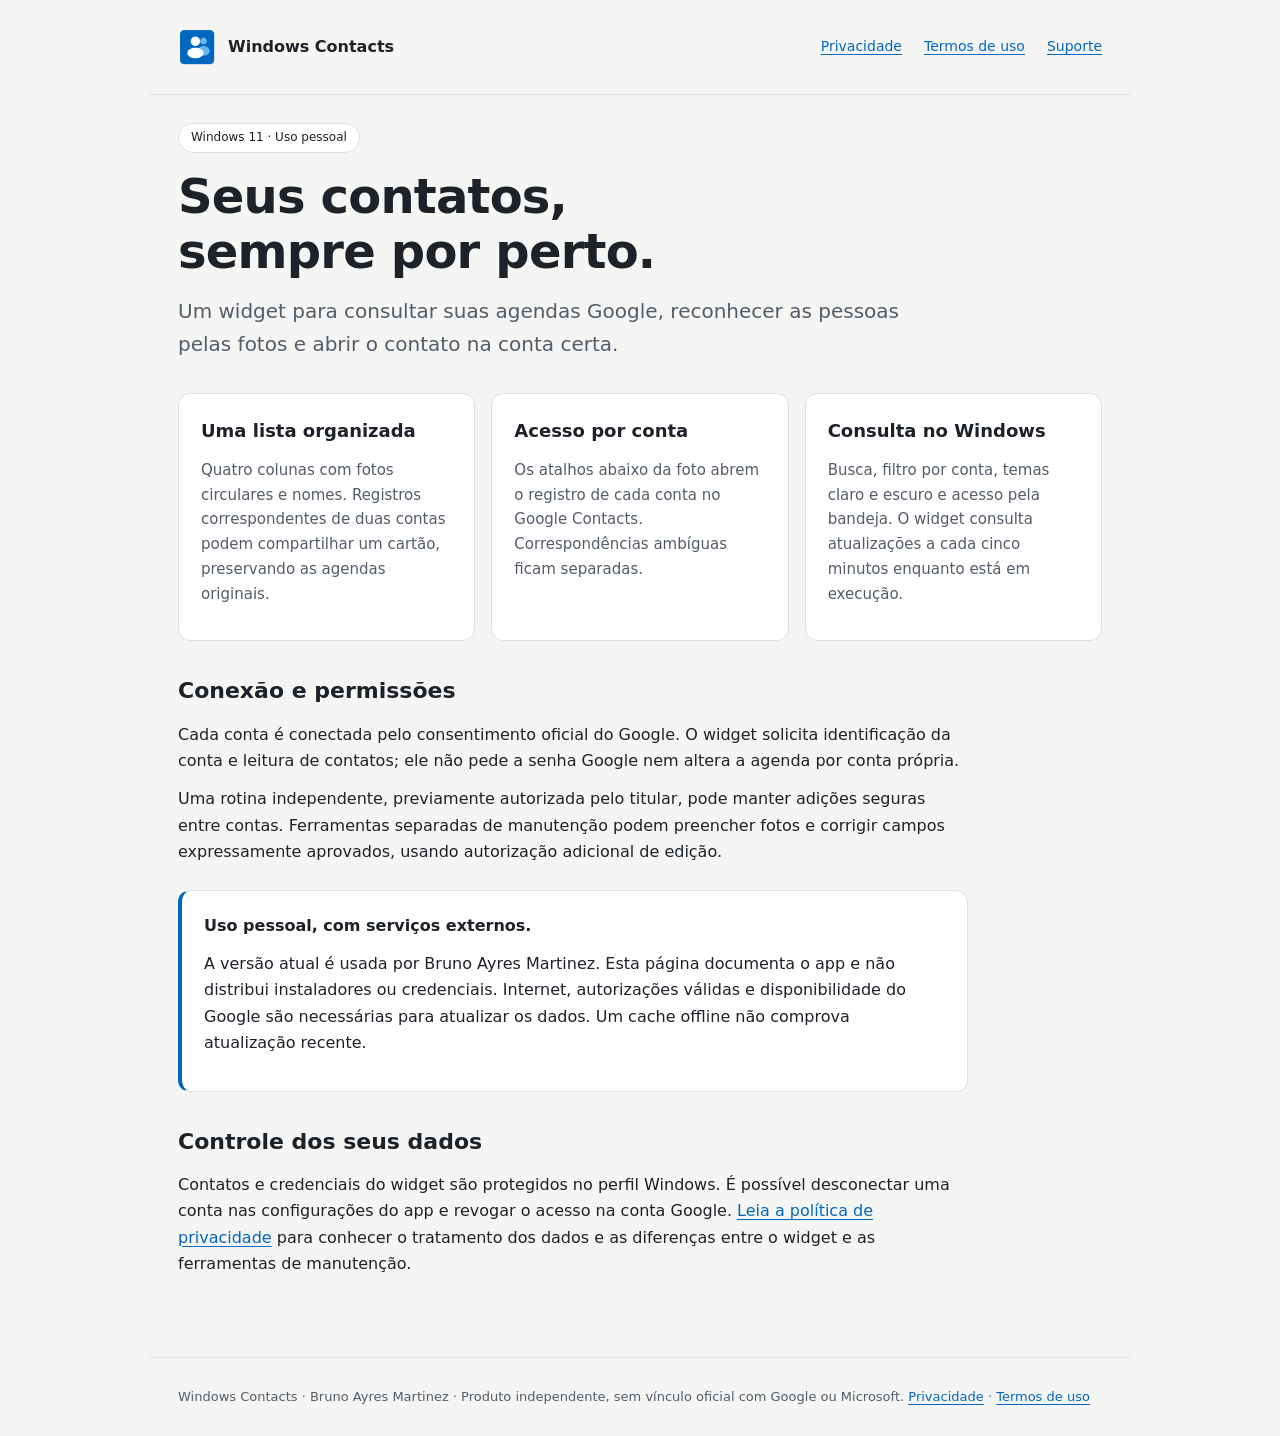
==== docs/index.html @ fc54f7d3 "docs: prepare Contacts support and privacy pages for review" ====
<!doctype html><html lang="pt-BR"><head><meta charset="utf-8"><meta name="viewport" content="width=device-width,initial-scale=1"><meta name="description" content="Windows Contacts: widget pessoal para consultar contatos Google no Windows, com cartões e atalhos separados por conta."><title>Windows Contacts — seus contatos no Windows</title><link rel="icon" href="Contacts.ico"><link rel="stylesheet" href="site.css"></head><body>
<header><a class="brand" href="index.html"><img src="Contacts.ico" alt="">Windows Contacts</a><nav aria-label="Documentação"><a href="privacy.html">Privacidade</a><a href="terms.html">Termos de uso</a><a href="mailto:brmartinez@gmail.com">Suporte</a></nav></header>
<main><span class="pill">Windows 11 · Uso pessoal</span><h1>Seus contatos,<br>sempre por perto.</h1><p class="lead">Um widget para consultar suas agendas Google, reconhecer as pessoas pelas fotos e abrir o contato na conta certa.</p>
<div class="cards"><section class="card"><h2>Uma lista organizada</h2><p>Quatro colunas com fotos circulares e nomes. Registros correspondentes de duas contas podem compartilhar um cartão, preservando as agendas originais.</p></section><section class="card"><h2>Acesso por conta</h2><p>Os atalhos abaixo da foto abrem o registro de cada conta no Google Contacts. Correspondências ambíguas ficam separadas.</p></section><section class="card"><h2>Consulta no Windows</h2><p>Busca, filtro por conta, temas claro e escuro e acesso pela bandeja. O widget consulta atualizações a cada cinco minutos enquanto está em execução.</p></section></div>
<section class="prose"><h2>Conexão e permissões</h2><p>Cada conta é conectada pelo consentimento oficial do Google. O widget solicita identificação da conta e leitura de contatos; ele não pede a senha Google nem altera a agenda por conta própria.</p><p>Uma rotina independente, previamente autorizada pelo titular, pode manter adições seguras entre contas. Ferramentas separadas de manutenção podem preencher fotos e corrigir campos expressamente aprovados, usando autorização adicional de edição.</p>
<div class="notice"><strong>Uso pessoal, com serviços externos.</strong><p>A versão atual é usada por Bruno Ayres Martinez. Esta página documenta o app e não distribui instaladores ou credenciais. Internet, autorizações válidas e disponibilidade do Google são necessárias para atualizar os dados. Um cache offline não comprova atualização recente.</p></div>
<h2>Controle dos seus dados</h2><p>Contatos e credenciais do widget são protegidos no perfil Windows. É possível desconectar uma conta nas configurações do app e revogar o acesso na conta Google. <a href="privacy.html">Leia a política de privacidade</a> para conhecer o tratamento dos dados e as diferenças entre o widget e as ferramentas de manutenção.</p></section></main>
<footer>Windows Contacts · Bruno Ayres Martinez · Produto independente, sem vínculo oficial com Google ou Microsoft. <a href="privacy.html">Privacidade</a> · <a href="terms.html">Termos de uso</a></footer></body></html>
---- docs/site.css ----
:root{font-family:'Segoe UI Variable','Segoe UI',system-ui,sans-serif;color-scheme:light dark;--bg:#f5f5f4;--surface:#fff;--ink:#1d2128;--muted:#535c68;--line:#dce0e4;--accent:#0067c0}*{box-sizing:border-box}body{margin:0;background:var(--bg);color:var(--ink);line-height:1.65}header,main,footer{max-width:980px;margin:auto;padding:28px}header{display:flex;align-items:center;justify-content:space-between;gap:20px;border-bottom:1px solid var(--line)}.brand{display:flex;gap:12px;align-items:center;font-weight:650;text-decoration:none;color:var(--ink)}.brand img{width:38px;height:38px}nav{display:flex;gap:22px;flex-wrap:wrap}a{color:var(--accent);text-underline-offset:3px}nav a{font-size:14px}h1{font-size:clamp(30px,5vw,48px);line-height:1.15;letter-spacing:-.8px;margin:16px 0}h2{font-size:22px;margin:32px 0 10px}p{margin:12px 0}.eyebrow{font-size:13px;color:var(--muted)}.lead{font-size:20px;color:var(--muted);max-width:760px}.cards{display:grid;grid-template-columns:repeat(3,1fr);gap:16px;margin:32px 0}.card,.notice{background:var(--surface);border:1px solid var(--line);border-radius:12px;padding:22px}.card h2{font-size:18px;margin:0 0 9px}.card p{font-size:15px;color:var(--muted)}.notice{border-left:4px solid var(--accent);margin:24px 0}.prose{max-width:790px}.prose li{margin:8px 0}footer{font-size:13px;color:var(--muted);border-top:1px solid var(--line);margin-top:40px}.pill{display:inline-block;font-size:12px;border:1px solid var(--line);border-radius:20px;padding:4px 12px;background:var(--surface)}:focus-visible{outline:3px solid var(--accent);outline-offset:4px} @media(prefers-color-scheme:dark){:root{--bg:#171a20;--surface:#22262e;--ink:#f1f3f6;--muted:#bac2ce;--line:#3b424e;--accent:#80c7ff}}@media(max-width:650px){header{align-items:flex-start;flex-direction:column}.cards{grid-template-columns:1fr}header,main,footer{padding:22px}}
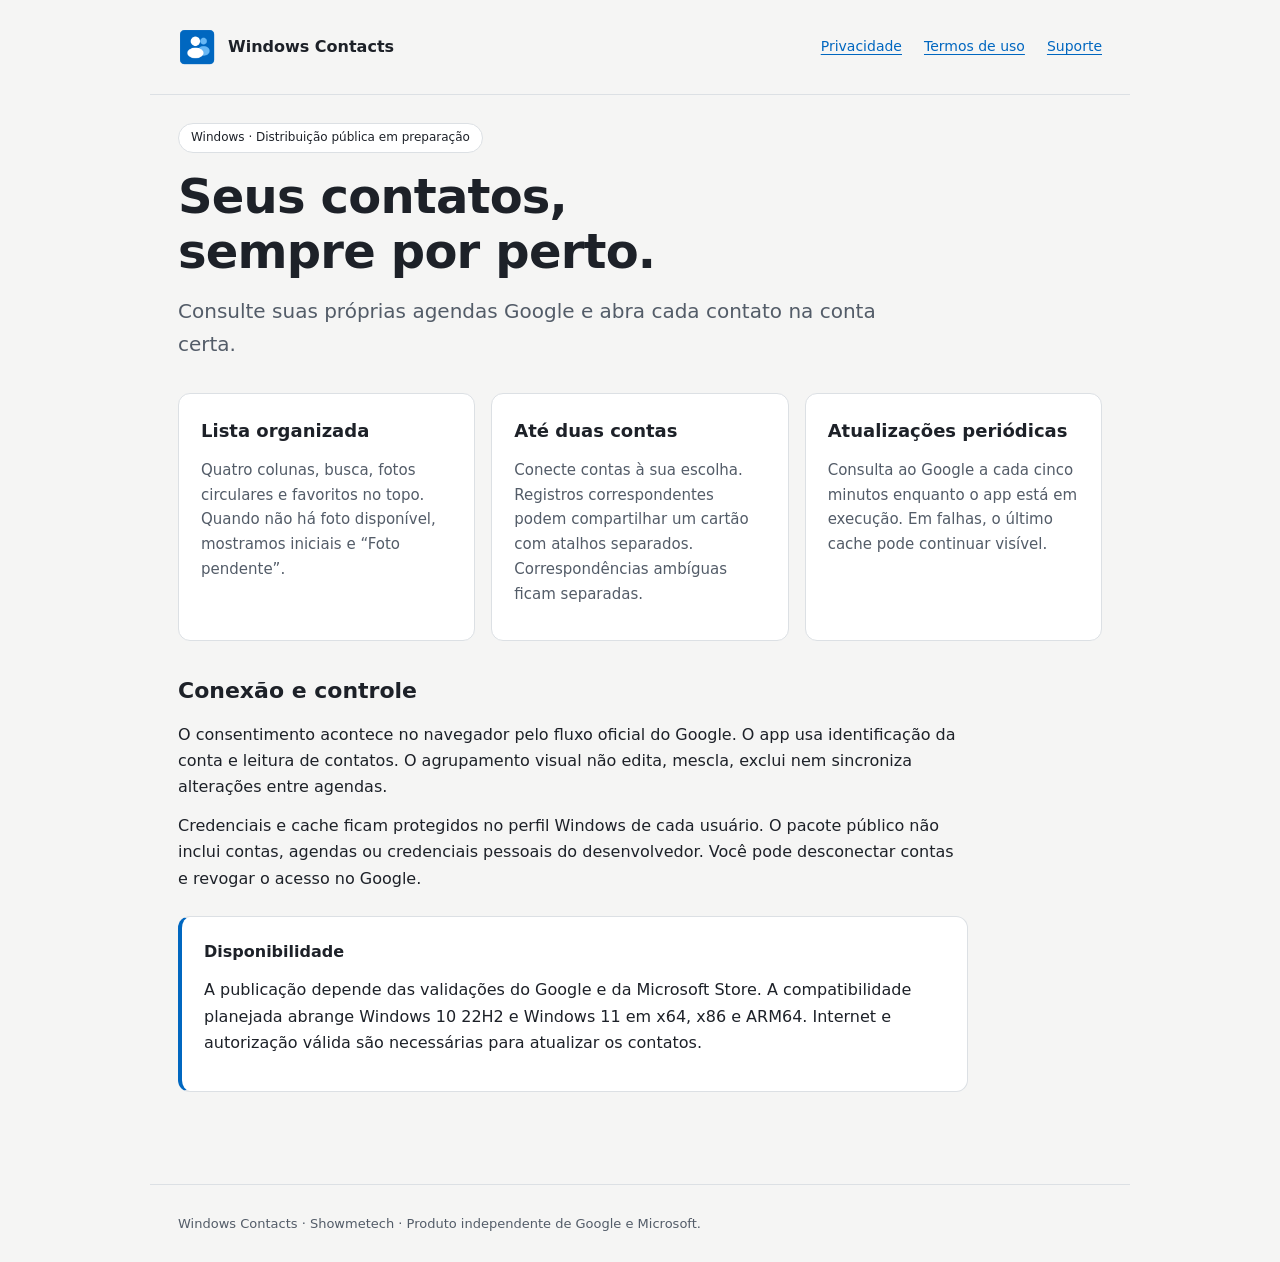
==== commit d1fd8702: "docs: prepare public app and use institutional support" ====
--- a/docs/index.html
+++ b/docs/index.html
@@ -1,8 +1 @@
-<!doctype html><html lang="pt-BR"><head><meta charset="utf-8"><meta name="viewport" content="width=device-width,initial-scale=1"><meta name="description" content="Windows Contacts: widget pessoal para consultar contatos Google no Windows, com cartões e atalhos separados por conta."><title>Windows Contacts — seus contatos no Windows</title><link rel="icon" href="Contacts.ico"><link rel="stylesheet" href="site.css"></head><body>
-<header><a class="brand" href="index.html"><img src="Contacts.ico" alt="">Windows Contacts</a><nav aria-label="Documentação"><a href="privacy.html">Privacidade</a><a href="terms.html">Termos de uso</a><a href="mailto:brmartinez@gmail.com">Suporte</a></nav></header>
-<main><span class="pill">Windows 11 · Uso pessoal</span><h1>Seus contatos,<br>sempre por perto.</h1><p class="lead">Um widget para consultar suas agendas Google, reconhecer as pessoas pelas fotos e abrir o contato na conta certa.</p>
-<div class="cards"><section class="card"><h2>Uma lista organizada</h2><p>Quatro colunas com fotos circulares e nomes. Registros correspondentes de duas contas podem compartilhar um cartão, preservando as agendas originais.</p></section><section class="card"><h2>Acesso por conta</h2><p>Os atalhos abaixo da foto abrem o registro de cada conta no Google Contacts. Correspondências ambíguas ficam separadas.</p></section><section class="card"><h2>Consulta no Windows</h2><p>Busca, filtro por conta, temas claro e escuro e acesso pela bandeja. O widget consulta atualizações a cada cinco minutos enquanto está em execução.</p></section></div>
-<section class="prose"><h2>Conexão e permissões</h2><p>Cada conta é conectada pelo consentimento oficial do Google. O widget solicita identificação da conta e leitura de contatos; ele não pede a senha Google nem altera a agenda por conta própria.</p><p>Uma rotina independente, previamente autorizada pelo titular, pode manter adições seguras entre contas. Ferramentas separadas de manutenção podem preencher fotos e corrigir campos expressamente aprovados, usando autorização adicional de edição.</p>
-<div class="notice"><strong>Uso pessoal, com serviços externos.</strong><p>A versão atual é usada por Bruno Ayres Martinez. Esta página documenta o app e não distribui instaladores ou credenciais. Internet, autorizações válidas e disponibilidade do Google são necessárias para atualizar os dados. Um cache offline não comprova atualização recente.</p></div>
-<h2>Controle dos seus dados</h2><p>Contatos e credenciais do widget são protegidos no perfil Windows. É possível desconectar uma conta nas configurações do app e revogar o acesso na conta Google. <a href="privacy.html">Leia a política de privacidade</a> para conhecer o tratamento dos dados e as diferenças entre o widget e as ferramentas de manutenção.</p></section></main>
-<footer>Windows Contacts · Bruno Ayres Martinez · Produto independente, sem vínculo oficial com Google ou Microsoft. <a href="privacy.html">Privacidade</a> · <a href="terms.html">Termos de uso</a></footer></body></html>
+<!doctype html><html lang="pt-BR"><head><meta charset="utf-8"><meta name="viewport" content="width=device-width,initial-scale=1"><title>Windows Contacts — seus contatos no Windows</title><link rel="icon" href="Contacts.ico"><link rel="stylesheet" href="site.css"></head><body><header><a class="brand" href="index.html"><img src="Contacts.ico" alt="">Windows Contacts</a><nav><a href="privacy.html">Privacidade</a><a href="terms.html">Termos de uso</a><a href="mailto:contato@showmetech.com.br">Suporte</a></nav></header><main><span class="pill">Windows · Distribuição pública em preparação</span><h1>Seus contatos,<br>sempre por perto.</h1><p class="lead">Consulte suas próprias agendas Google e abra cada contato na conta certa.</p><div class="cards"><section class="card"><h2>Lista organizada</h2><p>Quatro colunas, busca, fotos circulares e favoritos no topo. Quando não há foto disponível, mostramos iniciais e “Foto pendente”.</p></section><section class="card"><h2>Até duas contas</h2><p>Conecte contas à sua escolha. Registros correspondentes podem compartilhar um cartão com atalhos separados. Correspondências ambíguas ficam separadas.</p></section><section class="card"><h2>Atualizações periódicas</h2><p>Consulta ao Google a cada cinco minutos enquanto o app está em execução. Em falhas, o último cache pode continuar visível.</p></section></div><section class="prose"><h2>Conexão e controle</h2><p>O consentimento acontece no navegador pelo fluxo oficial do Google. O app usa identificação da conta e leitura de contatos. O agrupamento visual não edita, mescla, exclui nem sincroniza alterações entre agendas.</p><p>Credenciais e cache ficam protegidos no perfil Windows de cada usuário. O pacote público não inclui contas, agendas ou credenciais pessoais do desenvolvedor. Você pode desconectar contas e revogar o acesso no Google.</p><div class="notice"><strong>Disponibilidade</strong><p>A publicação depende das validações do Google e da Microsoft Store. A compatibilidade planejada abrange Windows 10 22H2 e Windows 11 em x64, x86 e ARM64. Internet e autorização válida são necessárias para atualizar os contatos.</p></div></section></main><footer>Windows Contacts · Showmetech · Produto independente de Google e Microsoft.</footer></body></html>
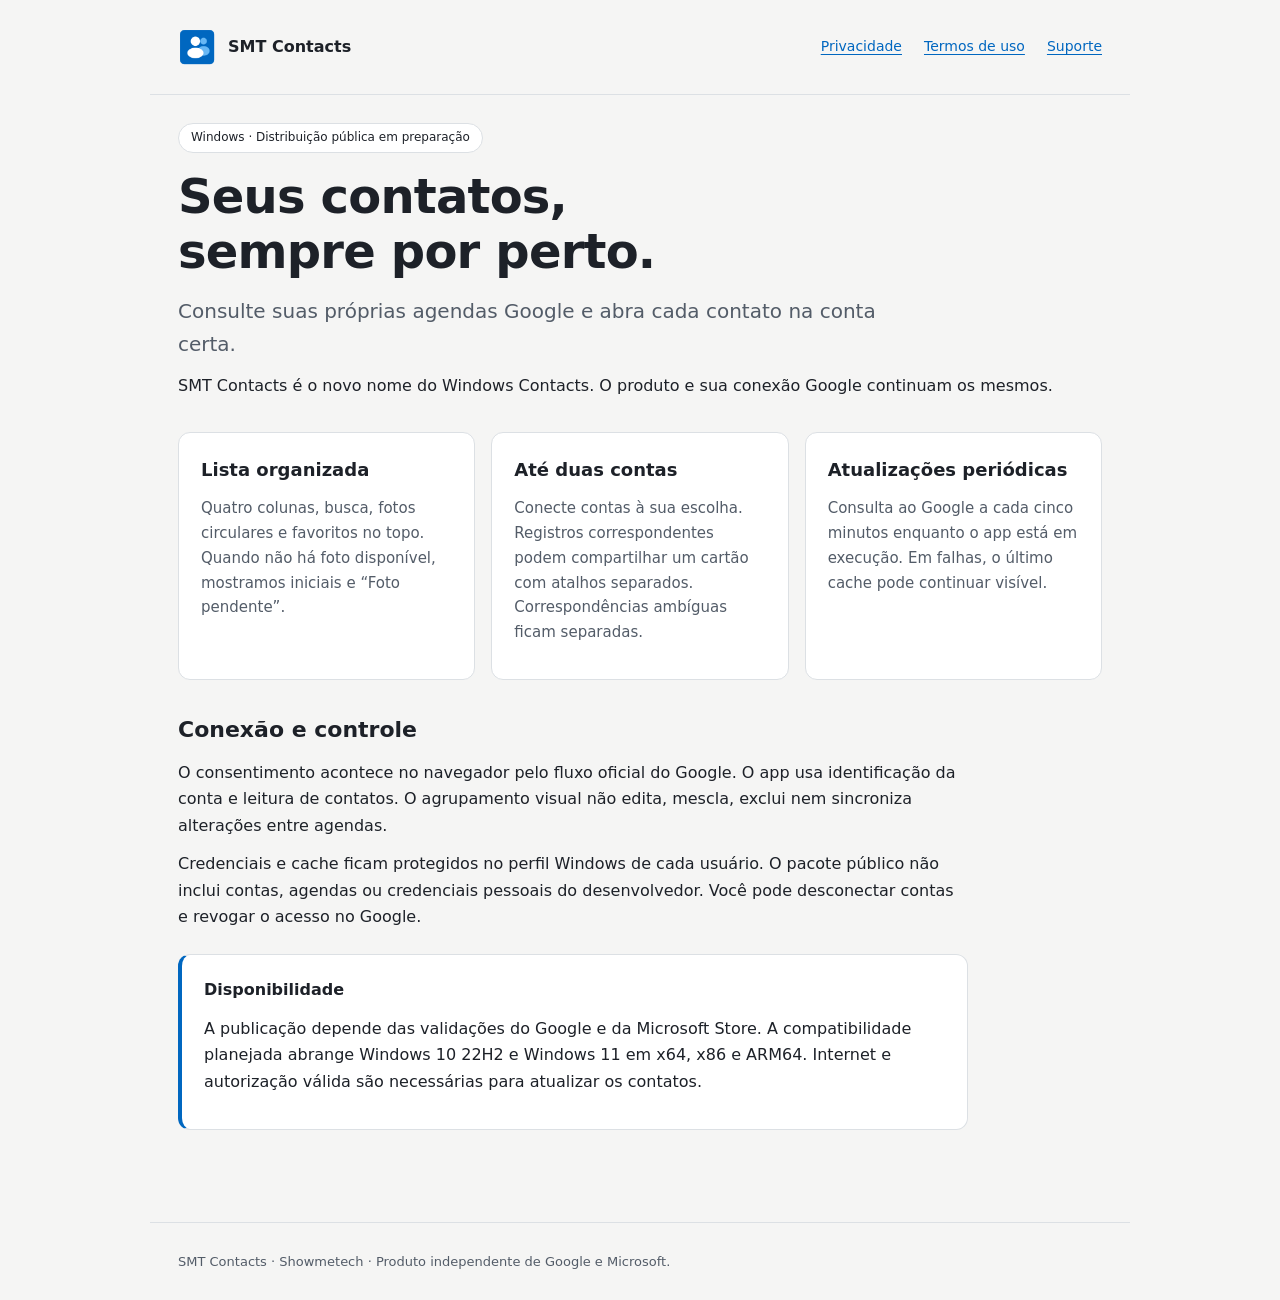
==== commit e0eb8dd3: "docs: align public homepage with SMT Contacts Updated the product name from 'Windows Contacts' to 'S" ====
--- a/docs/index.html
+++ b/docs/index.html
@@ -1 +1 @@
-<!doctype html><html lang="pt-BR"><head><meta charset="utf-8"><meta name="viewport" content="width=device-width,initial-scale=1"><title>Windows Contacts — seus contatos no Windows</title><link rel="icon" href="Contacts.ico"><link rel="stylesheet" href="site.css"></head><body><header><a class="brand" href="index.html"><img src="Contacts.ico" alt="">Windows Contacts</a><nav><a href="privacy.html">Privacidade</a><a href="terms.html">Termos de uso</a><a href="mailto:contato@showmetech.com.br">Suporte</a></nav></header><main><span class="pill">Windows · Distribuição pública em preparação</span><h1>Seus contatos,<br>sempre por perto.</h1><p class="lead">Consulte suas próprias agendas Google e abra cada contato na conta certa.</p><div class="cards"><section class="card"><h2>Lista organizada</h2><p>Quatro colunas, busca, fotos circulares e favoritos no topo. Quando não há foto disponível, mostramos iniciais e “Foto pendente”.</p></section><section class="card"><h2>Até duas contas</h2><p>Conecte contas à sua escolha. Registros correspondentes podem compartilhar um cartão com atalhos separados. Correspondências ambíguas ficam separadas.</p></section><section class="card"><h2>Atualizações periódicas</h2><p>Consulta ao Google a cada cinco minutos enquanto o app está em execução. Em falhas, o último cache pode continuar visível.</p></section></div><section class="prose"><h2>Conexão e controle</h2><p>O consentimento acontece no navegador pelo fluxo oficial do Google. O app usa identificação da conta e leitura de contatos. O agrupamento visual não edita, mescla, exclui nem sincroniza alterações entre agendas.</p><p>Credenciais e cache ficam protegidos no perfil Windows de cada usuário. O pacote público não inclui contas, agendas ou credenciais pessoais do desenvolvedor. Você pode desconectar contas e revogar o acesso no Google.</p><div class="notice"><strong>Disponibilidade</strong><p>A publicação depende das validações do Google e da Microsoft Store. A compatibilidade planejada abrange Windows 10 22H2 e Windows 11 em x64, x86 e ARM64. Internet e autorização válida são necessárias para atualizar os contatos.</p></div></section></main><footer>Windows Contacts · Showmetech · Produto independente de Google e Microsoft.</footer></body></html>+<!doctype html><html lang="pt-BR"><head><meta charset="utf-8"><meta name="viewport" content="width=device-width,initial-scale=1"><title>SMT Contacts — seus contatos no Windows</title><link rel="icon" href="Contacts.ico"><link rel="stylesheet" href="site.css"></head><body><header><a class="brand" href="index.html"><img src="Contacts.ico" alt="">SMT Contacts</a><nav><a href="privacy.html">Privacidade</a><a href="terms.html">Termos de uso</a><a href="mailto:comercial@showmetech.com.br">Suporte</a></nav></header><main><span class="pill">Windows · Distribuição pública em preparação</span><h1>Seus contatos,<br>sempre por perto.</h1><p class="lead">Consulte suas próprias agendas Google e abra cada contato na conta certa.</p><p>SMT Contacts é o novo nome do Windows Contacts. O produto e sua conexão Google continuam os mesmos.</p><div class="cards"><section class="card"><h2>Lista organizada</h2><p>Quatro colunas, busca, fotos circulares e favoritos no topo. Quando não há foto disponível, mostramos iniciais e “Foto pendente”.</p></section><section class="card"><h2>Até duas contas</h2><p>Conecte contas à sua escolha. Registros correspondentes podem compartilhar um cartão com atalhos separados. Correspondências ambíguas ficam separadas.</p></section><section class="card"><h2>Atualizações periódicas</h2><p>Consulta ao Google a cada cinco minutos enquanto o app está em execução. Em falhas, o último cache pode continuar visível.</p></section></div><section class="prose"><h2>Conexão e controle</h2><p>O consentimento acontece no navegador pelo fluxo oficial do Google. O app usa identificação da conta e leitura de contatos. O agrupamento visual não edita, mescla, exclui nem sincroniza alterações entre agendas.</p><p>Credenciais e cache ficam protegidos no perfil Windows de cada usuário. O pacote público não inclui contas, agendas ou credenciais pessoais do desenvolvedor. Você pode desconectar contas e revogar o acesso no Google.</p><div class="notice"><strong>Disponibilidade</strong><p>A publicação depende das validações do Google e da Microsoft Store. A compatibilidade planejada abrange Windows 10 22H2 e Windows 11 em x64, x86 e ARM64. Internet e autorização válida são necessárias para atualizar os contatos.</p></div></section></main><footer>SMT Contacts · Showmetech · Produto independente de Google e Microsoft.</footer></body></html>
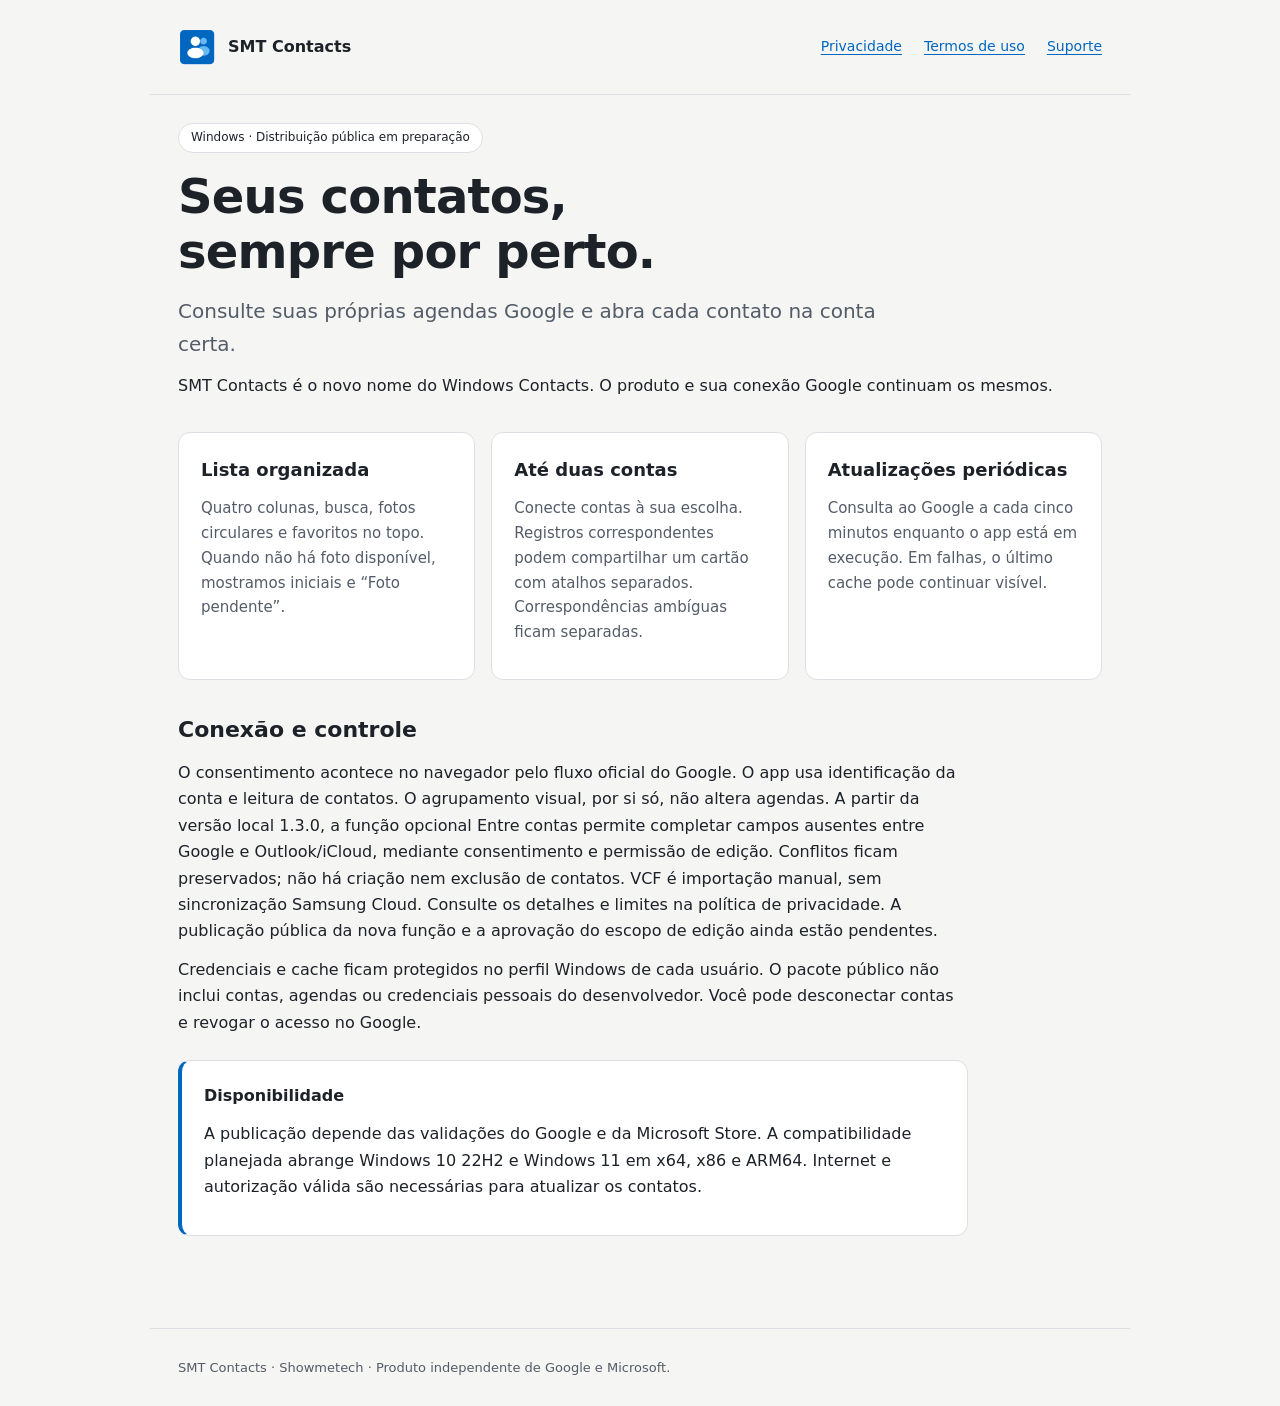
==== commit 782a495d: "docs: explain optional cross-account synchronization and permissions" ====
--- a/docs/index.html
+++ b/docs/index.html
@@ -1 +1,2 @@
-<!doctype html><html lang="pt-BR"><head><meta charset="utf-8"><meta name="viewport" content="width=device-width,initial-scale=1"><title>SMT Contacts — seus contatos no Windows</title><link rel="icon" href="Contacts.ico"><link rel="stylesheet" href="site.css"></head><body><header><a class="brand" href="index.html"><img src="Contacts.ico" alt="">SMT Contacts</a><nav><a href="privacy.html">Privacidade</a><a href="terms.html">Termos de uso</a><a href="mailto:comercial@showmetech.com.br">Suporte</a></nav></header><main><span class="pill">Windows · Distribuição pública em preparação</span><h1>Seus contatos,<br>sempre por perto.</h1><p class="lead">Consulte suas próprias agendas Google e abra cada contato na conta certa.</p><p>SMT Contacts é o novo nome do Windows Contacts. O produto e sua conexão Google continuam os mesmos.</p><div class="cards"><section class="card"><h2>Lista organizada</h2><p>Quatro colunas, busca, fotos circulares e favoritos no topo. Quando não há foto disponível, mostramos iniciais e “Foto pendente”.</p></section><section class="card"><h2>Até duas contas</h2><p>Conecte contas à sua escolha. Registros correspondentes podem compartilhar um cartão com atalhos separados. Correspondências ambíguas ficam separadas.</p></section><section class="card"><h2>Atualizações periódicas</h2><p>Consulta ao Google a cada cinco minutos enquanto o app está em execução. Em falhas, o último cache pode continuar visível.</p></section></div><section class="prose"><h2>Conexão e controle</h2><p>O consentimento acontece no navegador pelo fluxo oficial do Google. O app usa identificação da conta e leitura de contatos. O agrupamento visual não edita, mescla, exclui nem sincroniza alterações entre agendas.</p><p>Credenciais e cache ficam protegidos no perfil Windows de cada usuário. O pacote público não inclui contas, agendas ou credenciais pessoais do desenvolvedor. Você pode desconectar contas e revogar o acesso no Google.</p><div class="notice"><strong>Disponibilidade</strong><p>A publicação depende das validações do Google e da Microsoft Store. A compatibilidade planejada abrange Windows 10 22H2 e Windows 11 em x64, x86 e ARM64. Internet e autorização válida são necessárias para atualizar os contatos.</p></div></section></main><footer>SMT Contacts · Showmetech · Produto independente de Google e Microsoft.</footer></body></html>
+<!doctype html><html lang="pt-BR"><head><meta charset="utf-8"><meta name="viewport" content="width=device-width,initial-scale=1"><title>SMT Contacts — seus contatos no Windows</title><link rel="icon" href="Contacts.ico"><link rel="stylesheet" href="site.css"></head><body><header><a class="brand" href="index.html"><img src="Contacts.ico" alt="">SMT Contacts</a><nav><a href="privacy.html">Privacidade</a><a href="terms.html">Termos de uso</a><a href="mailto:comercial@showmetech.com.br">Suporte</a></nav></header><main><span class="pill">Windows · Distribuição pública em preparação</span><h1>Seus contatos,<br>sempre por perto.</h1><p class="lead">Consulte suas próprias agendas Google e abra cada contato na conta certa.</p><p>SMT Contacts é o novo nome do Windows Contacts. O produto e sua conexão Google continuam os mesmos.</p><div class="cards"><section class="card"><h2>Lista organizada</h2><p>Quatro colunas, busca, fotos circulares e favoritos no topo. Quando não há foto disponível, mostramos iniciais e “Foto pendente”.</p></section><section class="card"><h2>Até duas contas</h2><p>Conecte contas à sua escolha. Registros correspondentes podem compartilhar um cartão com atalhos separados. Correspondências ambíguas ficam separadas.</p></section><section class="card"><h2>Atualizações periódicas</h2><p>Consulta ao Google a cada cinco minutos enquanto o app está em execução. Em falhas, o último cache pode continuar visível.</p></section></div><section class="prose"><h2>Conexão e controle</h2><p>O consentimento acontece no navegador pelo fluxo oficial do Google. O app usa identificação da conta e leitura de contatos. O agrupamento visual, por si só, não altera agendas. A partir da versão local 1.3.0, a função opcional Entre contas permite completar campos ausentes entre Google e Outlook/iCloud, mediante consentimento e permissão de edição. Conflitos ficam preservados; não há criação nem exclusão de contatos. VCF é importação manual, sem sincronização Samsung Cloud. Consulte os detalhes e limites na política de privacidade. A publicação pública da nova função e a aprovação do escopo de edição ainda estão pendentes.</p><p>Credenciais e cache ficam protegidos no perfil Windows de cada usuário. O pacote público não inclui contas, agendas ou credenciais pessoais do desenvolvedor. Você pode desconectar contas e revogar o acesso no Google.</p><div class="notice"><strong>Disponibilidade</strong><p>A publicação depende das validações do Google e da Microsoft Store. A compatibilidade planejada abrange Windows 10 22H2 e Windows 11 em x64, x86 e ARM64. Internet e autorização válida são necessárias para atualizar os contatos.</p></div></section></main><footer>SMT Contacts · Showmetech · Produto independente de Google e Microsoft.</footer></body></html>
+
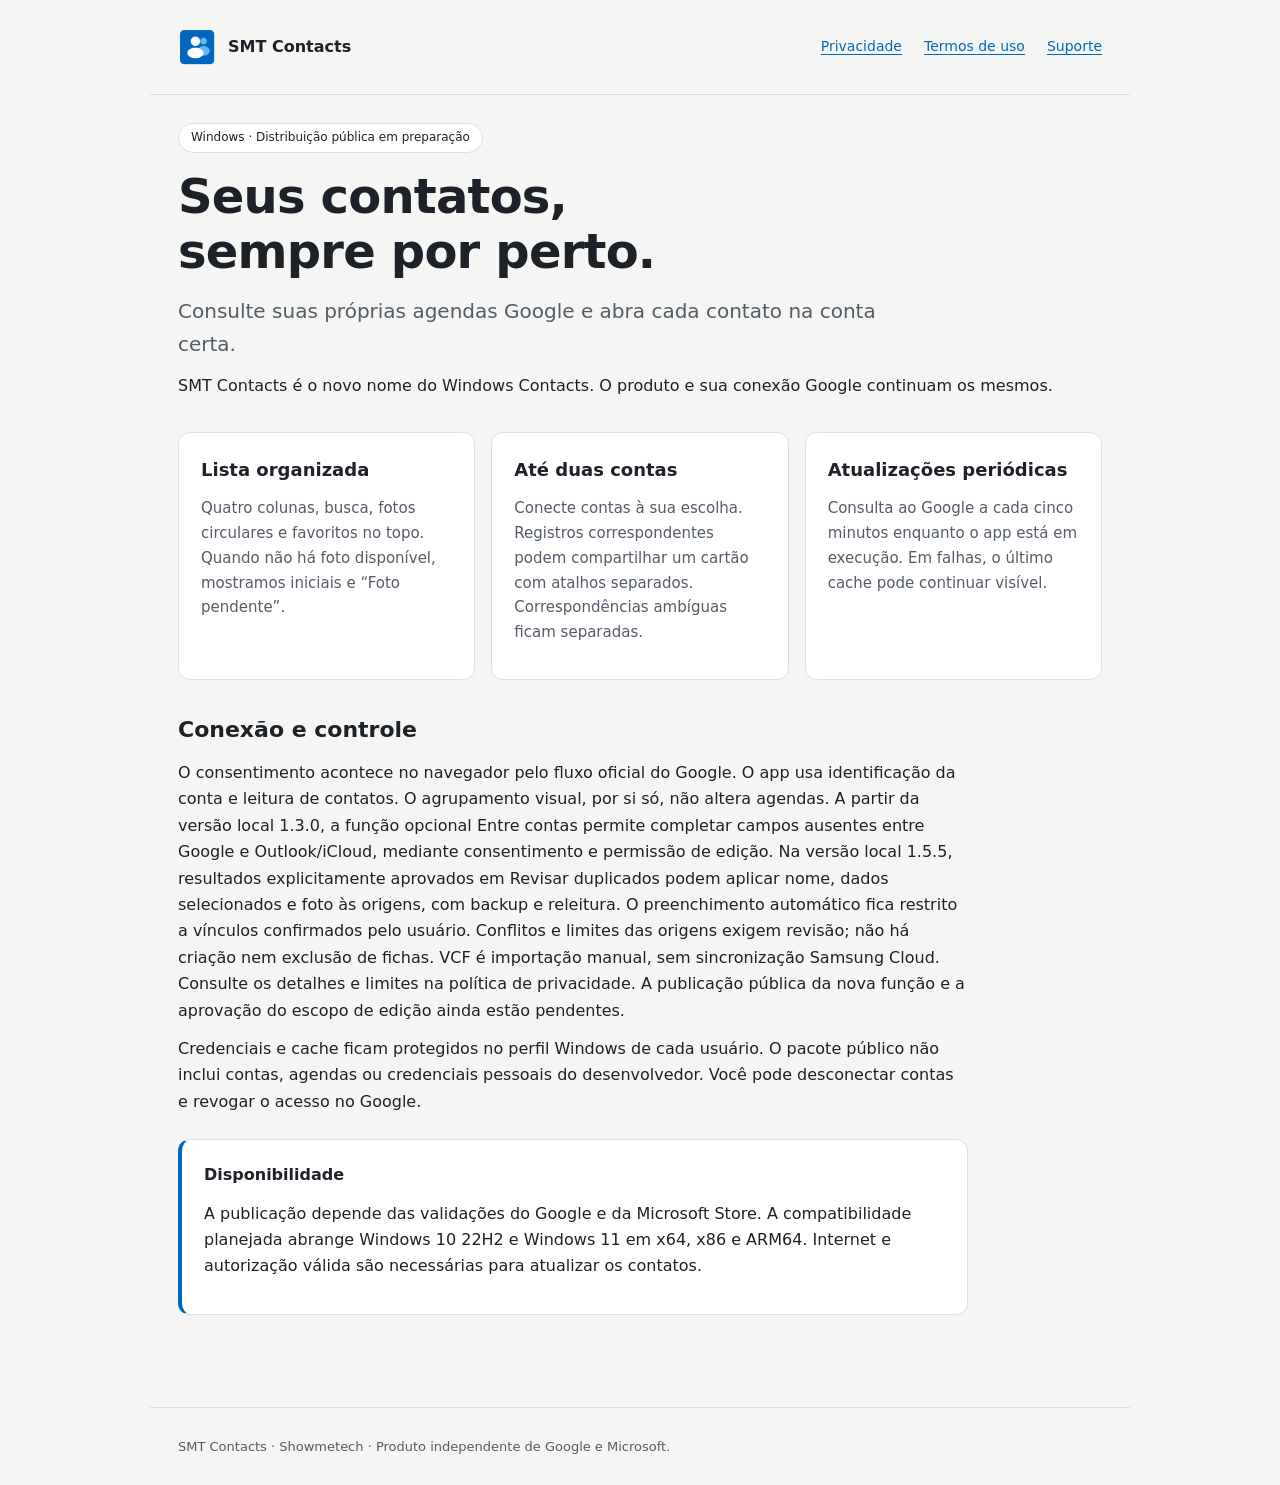
==== commit 9d2cc6b2: "docs: explain reviewed contact edits and protected synchronization" ====
--- a/docs/index.html
+++ b/docs/index.html
@@ -1,2 +1,2 @@
-<!doctype html><html lang="pt-BR"><head><meta charset="utf-8"><meta name="viewport" content="width=device-width,initial-scale=1"><title>SMT Contacts — seus contatos no Windows</title><link rel="icon" href="Contacts.ico"><link rel="stylesheet" href="site.css"></head><body><header><a class="brand" href="index.html"><img src="Contacts.ico" alt="">SMT Contacts</a><nav><a href="privacy.html">Privacidade</a><a href="terms.html">Termos de uso</a><a href="mailto:comercial@showmetech.com.br">Suporte</a></nav></header><main><span class="pill">Windows · Distribuição pública em preparação</span><h1>Seus contatos,<br>sempre por perto.</h1><p class="lead">Consulte suas próprias agendas Google e abra cada contato na conta certa.</p><p>SMT Contacts é o novo nome do Windows Contacts. O produto e sua conexão Google continuam os mesmos.</p><div class="cards"><section class="card"><h2>Lista organizada</h2><p>Quatro colunas, busca, fotos circulares e favoritos no topo. Quando não há foto disponível, mostramos iniciais e “Foto pendente”.</p></section><section class="card"><h2>Até duas contas</h2><p>Conecte contas à sua escolha. Registros correspondentes podem compartilhar um cartão com atalhos separados. Correspondências ambíguas ficam separadas.</p></section><section class="card"><h2>Atualizações periódicas</h2><p>Consulta ao Google a cada cinco minutos enquanto o app está em execução. Em falhas, o último cache pode continuar visível.</p></section></div><section class="prose"><h2>Conexão e controle</h2><p>O consentimento acontece no navegador pelo fluxo oficial do Google. O app usa identificação da conta e leitura de contatos. O agrupamento visual, por si só, não altera agendas. A partir da versão local 1.3.0, a função opcional Entre contas permite completar campos ausentes entre Google e Outlook/iCloud, mediante consentimento e permissão de edição. Conflitos ficam preservados; não há criação nem exclusão de contatos. VCF é importação manual, sem sincronização Samsung Cloud. Consulte os detalhes e limites na política de privacidade. A publicação pública da nova função e a aprovação do escopo de edição ainda estão pendentes.</p><p>Credenciais e cache ficam protegidos no perfil Windows de cada usuário. O pacote público não inclui contas, agendas ou credenciais pessoais do desenvolvedor. Você pode desconectar contas e revogar o acesso no Google.</p><div class="notice"><strong>Disponibilidade</strong><p>A publicação depende das validações do Google e da Microsoft Store. A compatibilidade planejada abrange Windows 10 22H2 e Windows 11 em x64, x86 e ARM64. Internet e autorização válida são necessárias para atualizar os contatos.</p></div></section></main><footer>SMT Contacts · Showmetech · Produto independente de Google e Microsoft.</footer></body></html>
-
+<!doctype html><html lang="pt-BR"><head><meta charset="utf-8"><meta name="viewport" content="width=device-width,initial-scale=1"><title>SMT Contacts — seus contatos no Windows</title><link rel="icon" href="Contacts.ico"><link rel="stylesheet" href="site.css"></head><body><header><a class="brand" href="index.html"><img src="Contacts.ico" alt="">SMT Contacts</a><nav><a href="privacy.html">Privacidade</a><a href="terms.html">Termos de uso</a><a href="mailto:comercial@showmetech.com.br">Suporte</a></nav></header><main><span class="pill">Windows · Distribuição pública em preparação</span><h1>Seus contatos,<br>sempre por perto.</h1><p class="lead">Consulte suas próprias agendas Google e abra cada contato na conta certa.</p><p>SMT Contacts é o novo nome do Windows Contacts. O produto e sua conexão Google continuam os mesmos.</p><div class="cards"><section class="card"><h2>Lista organizada</h2><p>Quatro colunas, busca, fotos circulares e favoritos no topo. Quando não há foto disponível, mostramos iniciais e “Foto pendente”.</p></section><section class="card"><h2>Até duas contas</h2><p>Conecte contas à sua escolha. Registros correspondentes podem compartilhar um cartão com atalhos separados. Correspondências ambíguas ficam separadas.</p></section><section class="card"><h2>Atualizações periódicas</h2><p>Consulta ao Google a cada cinco minutos enquanto o app está em execução. Em falhas, o último cache pode continuar visível.</p></section></div><section class="prose"><h2>Conexão e controle</h2><p>O consentimento acontece no navegador pelo fluxo oficial do Google. O app usa identificação da conta e leitura de contatos. O agrupamento visual, por si só, não altera agendas. A partir da versão local 1.3.0, a função opcional Entre contas permite completar campos ausentes entre Google e Outlook/iCloud, mediante consentimento e permissão de edição. Na versão local 1.5.5, resultados explicitamente aprovados em Revisar duplicados podem aplicar nome, dados selecionados e foto às origens, com backup e releitura. O preenchimento automático fica restrito a vínculos confirmados pelo usuário. Conflitos e limites das origens exigem revisão; não há criação nem exclusão de fichas. VCF é importação manual, sem sincronização Samsung Cloud. Consulte os detalhes e limites na política de privacidade. A publicação pública da nova função e a aprovação do escopo de edição ainda estão pendentes.</p><p>Credenciais e cache ficam protegidos no perfil Windows de cada usuário. O pacote público não inclui contas, agendas ou credenciais pessoais do desenvolvedor. Você pode desconectar contas e revogar o acesso no Google.</p><div class="notice"><strong>Disponibilidade</strong><p>A publicação depende das validações do Google e da Microsoft Store. A compatibilidade planejada abrange Windows 10 22H2 e Windows 11 em x64, x86 e ARM64. Internet e autorização válida são necessárias para atualizar os contatos.</p></div></section></main><footer>SMT Contacts · Showmetech · Produto independente de Google e Microsoft.</footer></body></html>
+
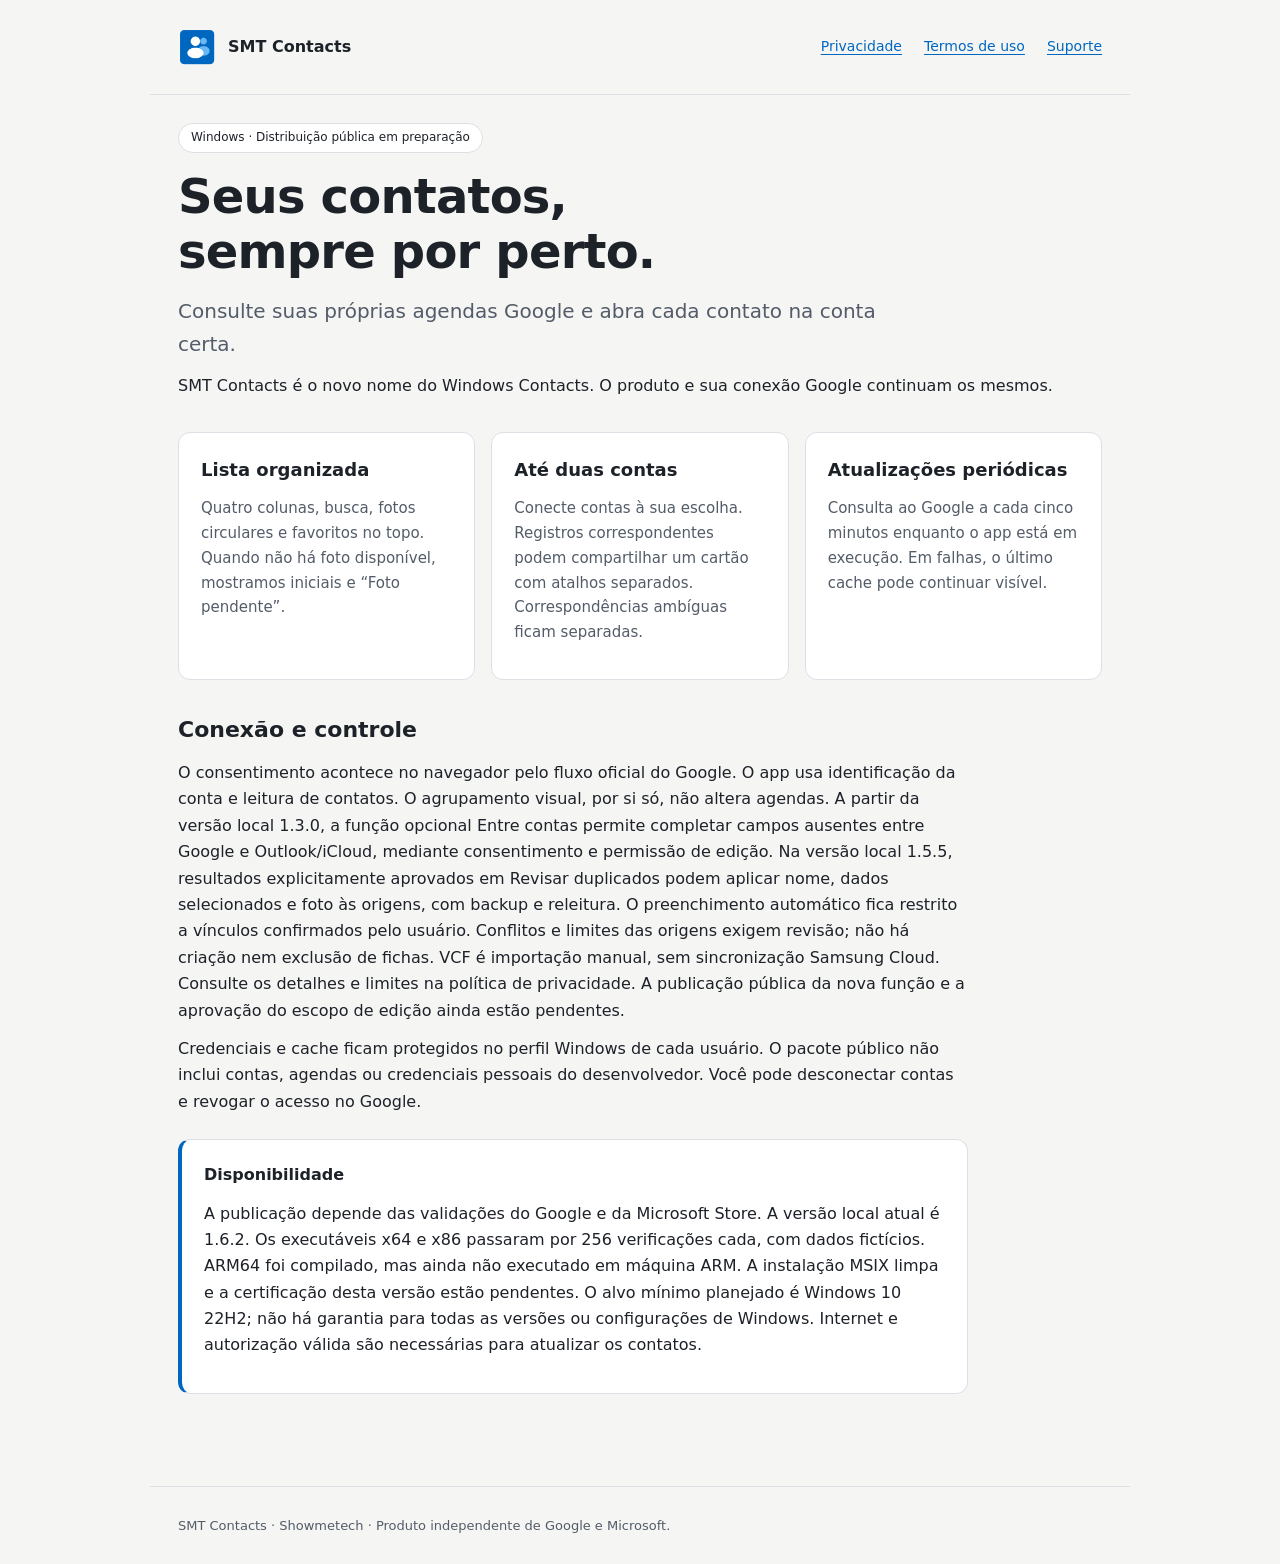
==== commit 89088b8e: "Document SMT Contacts 1.6.2 validation and distribution limits" ====
--- a/docs/index.html
+++ b/docs/index.html
@@ -1,2 +1 @@
-<!doctype html><html lang="pt-BR"><head><meta charset="utf-8"><meta name="viewport" content="width=device-width,initial-scale=1"><title>SMT Contacts — seus contatos no Windows</title><link rel="icon" href="Contacts.ico"><link rel="stylesheet" href="site.css"></head><body><header><a class="brand" href="index.html"><img src="Contacts.ico" alt="">SMT Contacts</a><nav><a href="privacy.html">Privacidade</a><a href="terms.html">Termos de uso</a><a href="mailto:comercial@showmetech.com.br">Suporte</a></nav></header><main><span class="pill">Windows · Distribuição pública em preparação</span><h1>Seus contatos,<br>sempre por perto.</h1><p class="lead">Consulte suas próprias agendas Google e abra cada contato na conta certa.</p><p>SMT Contacts é o novo nome do Windows Contacts. O produto e sua conexão Google continuam os mesmos.</p><div class="cards"><section class="card"><h2>Lista organizada</h2><p>Quatro colunas, busca, fotos circulares e favoritos no topo. Quando não há foto disponível, mostramos iniciais e “Foto pendente”.</p></section><section class="card"><h2>Até duas contas</h2><p>Conecte contas à sua escolha. Registros correspondentes podem compartilhar um cartão com atalhos separados. Correspondências ambíguas ficam separadas.</p></section><section class="card"><h2>Atualizações periódicas</h2><p>Consulta ao Google a cada cinco minutos enquanto o app está em execução. Em falhas, o último cache pode continuar visível.</p></section></div><section class="prose"><h2>Conexão e controle</h2><p>O consentimento acontece no navegador pelo fluxo oficial do Google. O app usa identificação da conta e leitura de contatos. O agrupamento visual, por si só, não altera agendas. A partir da versão local 1.3.0, a função opcional Entre contas permite completar campos ausentes entre Google e Outlook/iCloud, mediante consentimento e permissão de edição. Na versão local 1.5.5, resultados explicitamente aprovados em Revisar duplicados podem aplicar nome, dados selecionados e foto às origens, com backup e releitura. O preenchimento automático fica restrito a vínculos confirmados pelo usuário. Conflitos e limites das origens exigem revisão; não há criação nem exclusão de fichas. VCF é importação manual, sem sincronização Samsung Cloud. Consulte os detalhes e limites na política de privacidade. A publicação pública da nova função e a aprovação do escopo de edição ainda estão pendentes.</p><p>Credenciais e cache ficam protegidos no perfil Windows de cada usuário. O pacote público não inclui contas, agendas ou credenciais pessoais do desenvolvedor. Você pode desconectar contas e revogar o acesso no Google.</p><div class="notice"><strong>Disponibilidade</strong><p>A publicação depende das validações do Google e da Microsoft Store. A compatibilidade planejada abrange Windows 10 22H2 e Windows 11 em x64, x86 e ARM64. Internet e autorização válida são necessárias para atualizar os contatos.</p></div></section></main><footer>SMT Contacts · Showmetech · Produto independente de Google e Microsoft.</footer></body></html>
-
+<!doctype html><html lang="pt-BR"><head><meta charset="utf-8"><meta name="viewport" content="width=device-width,initial-scale=1"><title>SMT Contacts — seus contatos no Windows</title><link rel="icon" href="Contacts.ico"><link rel="stylesheet" href="site.css"></head><body><header><a class="brand" href="index.html"><img src="Contacts.ico" alt="">SMT Contacts</a><nav><a href="privacy.html">Privacidade</a><a href="terms.html">Termos de uso</a><a href="mailto:comercial@showmetech.com.br">Suporte</a></nav></header><main><span class="pill">Windows · Distribuição pública em preparação</span><h1>Seus contatos,<br>sempre por perto.</h1><p class="lead">Consulte suas próprias agendas Google e abra cada contato na conta certa.</p><p>SMT Contacts é o novo nome do Windows Contacts. O produto e sua conexão Google continuam os mesmos.</p><div class="cards"><section class="card"><h2>Lista organizada</h2><p>Quatro colunas, busca, fotos circulares e favoritos no topo. Quando não há foto disponível, mostramos iniciais e “Foto pendente”.</p></section><section class="card"><h2>Até duas contas</h2><p>Conecte contas à sua escolha. Registros correspondentes podem compartilhar um cartão com atalhos separados. Correspondências ambíguas ficam separadas.</p></section><section class="card"><h2>Atualizações periódicas</h2><p>Consulta ao Google a cada cinco minutos enquanto o app está em execução. Em falhas, o último cache pode continuar visível.</p></section></div><section class="prose"><h2>Conexão e controle</h2><p>O consentimento acontece no navegador pelo fluxo oficial do Google. O app usa identificação da conta e leitura de contatos. O agrupamento visual, por si só, não altera agendas. A partir da versão local 1.3.0, a função opcional Entre contas permite completar campos ausentes entre Google e Outlook/iCloud, mediante consentimento e permissão de edição. Na versão local 1.5.5, resultados explicitamente aprovados em Revisar duplicados podem aplicar nome, dados selecionados e foto às origens, com backup e releitura. O preenchimento automático fica restrito a vínculos confirmados pelo usuário. Conflitos e limites das origens exigem revisão; não há criação nem exclusão de fichas. VCF é importação manual, sem sincronização Samsung Cloud. Consulte os detalhes e limites na política de privacidade. A publicação pública da nova função e a aprovação do escopo de edição ainda estão pendentes.</p><p>Credenciais e cache ficam protegidos no perfil Windows de cada usuário. O pacote público não inclui contas, agendas ou credenciais pessoais do desenvolvedor. Você pode desconectar contas e revogar o acesso no Google.</p><div class="notice"><strong>Disponibilidade</strong><p>A publicação depende das validações do Google e da Microsoft Store. A versão local atual é 1.6.2. Os executáveis x64 e x86 passaram por 256 verificações cada, com dados fictícios. ARM64 foi compilado, mas ainda não executado em máquina ARM. A instalação MSIX limpa e a certificação desta versão estão pendentes. O alvo mínimo planejado é Windows 10 22H2; não há garantia para todas as versões ou configurações de Windows. Internet e autorização válida são necessárias para atualizar os contatos.</p></div></section></main><footer>SMT Contacts · Showmetech · Produto independente de Google e Microsoft.</footer></body></html>
